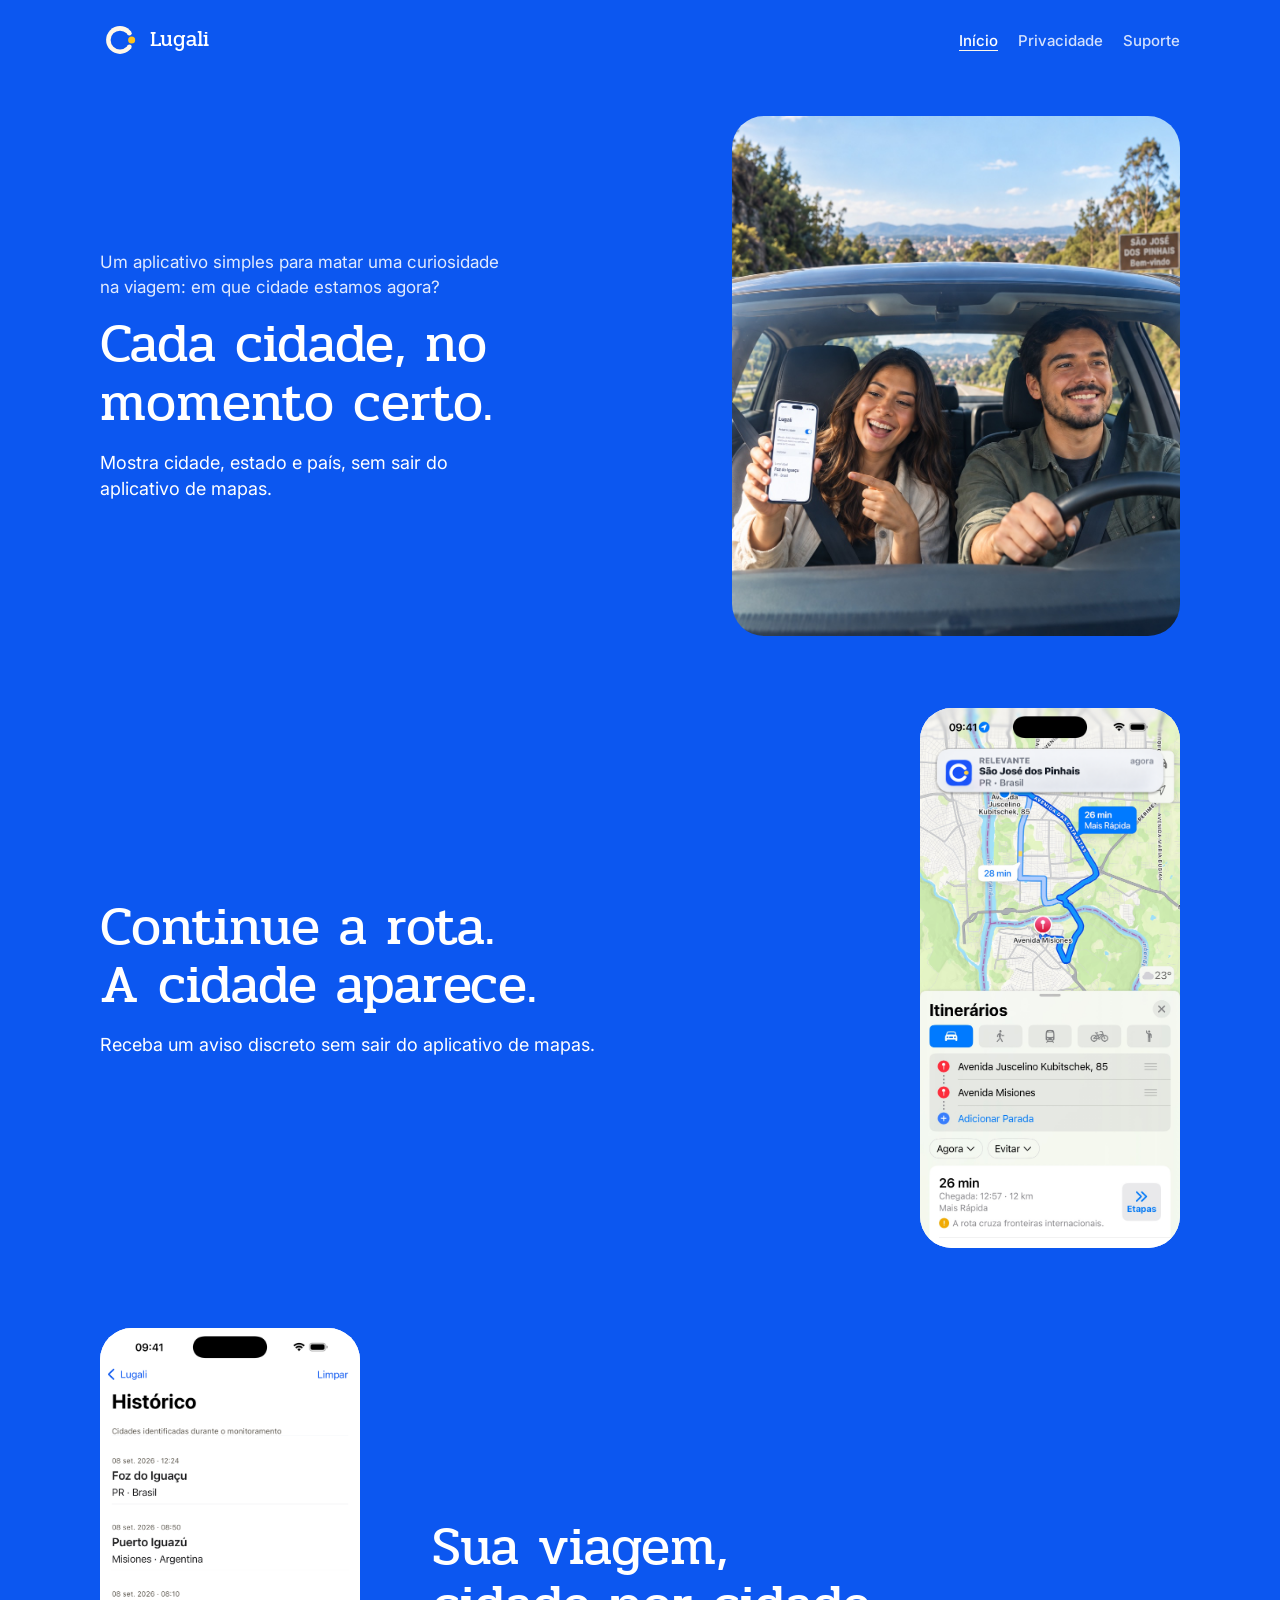
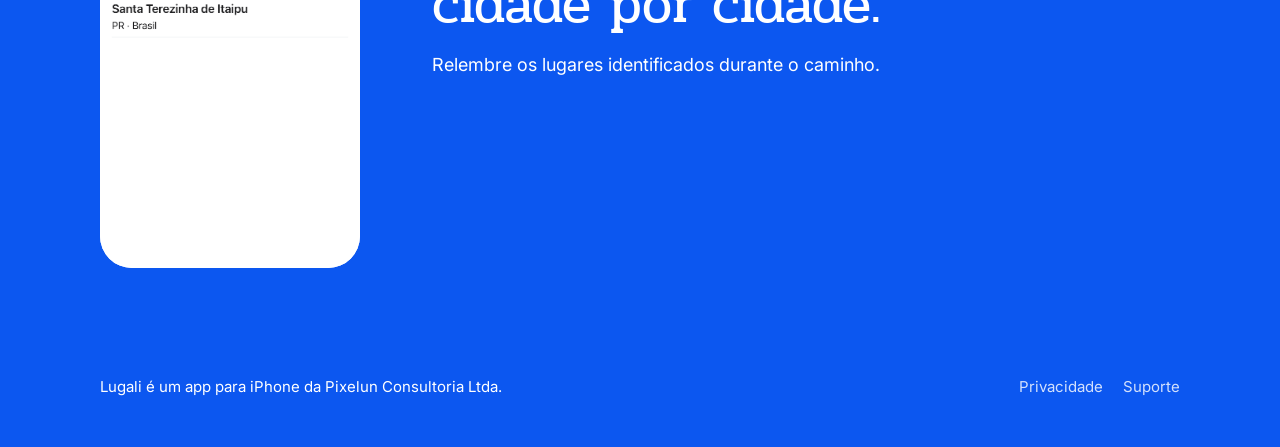
==== site/index.html @ ca4b44b0 "chore: repositório inicial do Lugali com landing pública App iPhone e site estático (início, privaci" ====
<!DOCTYPE html>
<html lang="pt-BR">
<head>
  <meta charset="utf-8">
  <meta name="viewport" content="width=device-width, initial-scale=1">
  <title>Lugali — cada cidade, no momento certo</title>
  <meta name="description" content="Um aplicativo simples para matar uma curiosidade na viagem: em que cidade estamos agora? Cidade, estado e país, sem sair do mapa.">
  <meta name="theme-color" content="#0C57F0">
  <link rel="icon" type="image/png" sizes="32x32" href="assets/favicon-32.png">
  <link rel="apple-touch-icon" href="assets/apple-touch-icon.png">
  <link rel="preconnect" href="https://fonts.googleapis.com">
  <link rel="preconnect" href="https://fonts.gstatic.com" crossorigin>
  <link href="https://fonts.googleapis.com/css2?family=Inter:wght@400;500;600&family=Pridi:wght@400&display=swap" rel="stylesheet">
  <link rel="stylesheet" href="assets/styles.css">
</head>
<body>
  <a class="skip" href="#conteudo">Ir ao conteúdo</a>
  <header class="mast">
    <div class="shell mast-bar">
      <a class="brand" href="index.html">
        <img src="assets/mark.svg" width="40" height="40" alt="">
        <span>Lugali</span>
      </a>
      <nav class="nav" aria-label="Principal">
        <a href="index.html" aria-current="page">Início</a>
        <a href="privacidade.html">Privacidade</a>
        <a href="suporte.html">Suporte</a>
      </nav>
    </div>
  </header>

  <main id="conteudo">
    <section class="hero shell" aria-labelledby="hero-title">
      <div class="hero-copy">
        <p class="opener">Um aplicativo simples para matar uma curiosidade na viagem: em que cidade estamos agora?</p>
        <h1 id="hero-title">Cada cidade, no momento certo.</h1>
        <p class="lede">Mostra cidade, estado e país, sem sair do aplicativo de mapas.</p>
      </div>
      <figure class="hero-frame">
        <img src="assets/hero.jpg" width="1024" height="1536" alt="Casal no carro mostra o Lugali aberto em Foz do Iguaçu, com a placa de São José dos Pinhais ao fundo.">
      </figure>
    </section>

    <section class="moment shell" aria-labelledby="maps-title">
      <div class="moment-copy">
        <h2 id="maps-title">Continue a rota. A cidade aparece.</h2>
        <p class="lede">Receba um aviso discreto sem sair do aplicativo de mapas.</p>
      </div>
      <div class="phone">
        <img class="phone-screen" src="assets/maps.jpg" width="1320" height="2868" alt="Mapas com a rota entre Foz do Iguaçu e Puerto Iguazú.">
        <img class="phone-banner" src="assets/banner.png" width="2052" height="464" alt="Aviso do Lugali: São José dos Pinhais, PR, Brasil.">
      </div>
    </section>

    <section class="moment moment-flip shell" aria-labelledby="history-title">
      <div class="moment-copy">
        <h2 id="history-title">Sua viagem, cidade por cidade.</h2>
        <p class="lede">Relembre os lugares identificados durante o caminho.</p>
      </div>
      <div class="phone">
        <img class="phone-screen" src="assets/history.png" width="1320" height="2868" alt="Histórico do Lugali com Foz do Iguaçu, Puerto Iguazú e Santa Terezinha de Itaipu.">
      </div>
    </section>
  </main>

  <footer class="colophon">
    <div class="shell colophon-bar">
      <p>Lugali é um app para iPhone da Pixelun Consultoria Ltda.</p>
      <p class="colophon-links">
        <a href="privacidade.html">Privacidade</a>
        <a href="suporte.html">Suporte</a>
      </p>
    </div>
  </footer>
</body>
</html>
---- site/assets/styles.css ----
:root {
  --cobalt: #0c57f0;
  --cream: #fff7e8;
  --mango: #ffc21c;
  --white: #ffffff;
  --ink: #1c1c1e;
  --muted: #3a3a3c;
  --display: "Pridi", Palatino, "Palatino Linotype", serif;
  --sans: "Inter", system-ui, sans-serif;
  --shell: 1080px;
  --gutter: 24px;
  --phone-w: 260px;
  --phone-h: 540px;
  --phone-r: 32px;
}

*,
*::before,
*::after {
  box-sizing: border-box;
}

html {
  scroll-behavior: smooth;
}

html,
body {
  margin: 0;
  background: var(--cobalt);
  color: var(--white);
  font-family: var(--sans);
  font-synthesis: none;
  -webkit-font-smoothing: antialiased;
}

img {
  max-width: 100%;
  height: auto;
  display: block;
}

a {
  color: inherit;
}

.skip {
  position: absolute;
  left: 12px;
  top: -40px;
  z-index: 20;
  background: var(--white);
  color: var(--ink);
  padding: 8px 12px;
  font-size: 14px;
}

.skip:focus {
  top: 12px;
}

.shell {
  width: 100%;
  max-width: calc(var(--shell) + var(--gutter) * 2);
  margin-inline: auto;
  padding-inline: var(--gutter);
  overflow-x: hidden;
}

.mast-bar,
.colophon-bar {
  display: flex;
  flex-wrap: wrap;
  align-items: center;
  justify-content: space-between;
  gap: 12px 24px;
}

.mast-bar {
  padding-top: 20px;
  padding-bottom: 8px;
}

.brand {
  display: flex;
  align-items: center;
  gap: 10px;
  text-decoration: none;
  font-family: var(--display);
  font-size: 1.35rem;
  line-height: 1;
}

.brand img {
  width: 40px;
  height: 40px;
}

.nav {
  display: flex;
  flex-wrap: wrap;
  gap: 8px 20px;
  font-size: 0.9375rem;
  font-weight: 500;
}

.nav a {
  text-decoration: none;
  color: rgb(255 255 255 / 0.82);
}

.nav a:hover,
.nav a[aria-current="page"] {
  color: var(--white);
}

.nav a[aria-current="page"] {
  box-shadow: 0 1px 0 var(--cream);
}

.hero-copy,
.moment-copy {
  min-width: 0;
}

.hero {
  display: grid;
  grid-template-columns: minmax(0, 26rem) minmax(0, 28rem);
  justify-content: space-between;
  align-items: center;
  gap: 40px 56px;
  padding-top: 48px;
  padding-bottom: 72px;
}

.opener {
  margin: 0 0 16px;
  max-width: min(28em, 100%);
  font-size: 1.0625rem;
  line-height: 1.45;
  color: rgb(255 255 255 / 0.88);
  overflow-wrap: break-word;
  text-wrap: pretty;
}

.hero h1,
.moment h2 {
  margin: 0;
  font-family: var(--display);
  font-weight: 400;
  font-size: clamp(2.35rem, 4.2vw, 4rem);
  line-height: 1.08;
  text-wrap: balance;
  overflow-wrap: break-word;
}

.lede {
  margin: 18px 0 0;
  max-width: min(28em, 100%);
  font-size: 1.125rem;
  line-height: 1.45;
  font-weight: 400;
  overflow-wrap: break-word;
  text-wrap: pretty;
}

.hero-frame {
  margin: 0;
  width: 100%;
  height: min(520px, 62vh);
  overflow: hidden;
  border-radius: 32px;
}

.hero-frame img {
  width: 100%;
  height: 100%;
  object-fit: cover;
  object-position: center 58%;
}

.moment {
  display: grid;
  grid-template-columns: minmax(0, 1fr) var(--phone-w);
  gap: 40px 72px;
  align-items: center;
  padding-bottom: 80px;
}

.moment-flip {
  grid-template-columns: var(--phone-w) minmax(0, 1fr);
}

.moment-flip .phone {
  grid-column: 1;
  grid-row: 1;
}

.moment-flip .moment-copy {
  grid-column: 2;
  grid-row: 1;
}

.phone {
  position: relative;
  width: var(--phone-w);
  height: var(--phone-h);
  border-radius: var(--phone-r);
  overflow: hidden;
  background: var(--white);
  justify-self: center;
}

.phone-screen {
  width: 100%;
  height: 100%;
  object-fit: cover;
  object-position: top center;
}

.phone-banner {
  position: absolute;
  top: 7%;
  left: 50%;
  width: 90%;
  transform: translateX(-50%);
  pointer-events: none;
}

.colophon {
  padding: 28px 0 48px;
  font-size: 0.9375rem;
  line-height: 1.5;
}

.colophon p {
  margin: 0;
}

.colophon a {
  text-decoration: none;
  color: rgb(255 255 255 / 0.82);
}

.colophon a:hover {
  color: var(--white);
}

.colophon-links {
  display: flex;
  gap: 20px;
}

.intro {
  padding: 36px 0 48px;
}

.intro h1 {
  margin: 0;
  font-family: var(--display);
  font-weight: 400;
  font-size: clamp(2.25rem, 5vw, 3.25rem);
  line-height: 1.1;
  max-width: 16ch;
}

.intro .lede {
  max-width: 32em;
  color: var(--white);
}

.paper {
  background: var(--white);
  color: var(--ink);
}

.paper-body {
  padding: 56px var(--gutter) 96px;
}

.paper-body .shell {
  max-width: calc(var(--shell) + var(--gutter) * 2);
}

.paper-body .shell > * {
  max-width: 40rem;
}

.paper-body h2 {
  margin: 2.2em 0 0.55em;
  font-family: var(--display);
  font-weight: 400;
  font-size: 1.7rem;
  line-height: 1.2;
}

.paper-body h2:first-child {
  margin-top: 0;
}

.paper-body p,
.paper-body li,
.faq dd {
  font-size: 1.05rem;
  line-height: 1.65;
  color: var(--muted);
  overflow-wrap: break-word;
}

.paper-body p {
  margin: 0 0 1em;
}

.paper-body ul {
  margin: 0 0 1.2em;
  padding-left: 1.2em;
}

.paper-body strong {
  color: var(--ink);
  font-weight: 600;
}

.paper-body a {
  color: var(--cobalt);
}

.updated {
  margin-top: 2.5em;
  font-size: 0.95rem;
  color: #6e6e73;
}

.faq dt {
  margin-top: 1.5em;
  font-weight: 600;
  color: var(--ink);
}

.faq dd {
  margin: 0.4em 0 0;
}

.contact-block {
  margin-top: 1em;
}

@media (max-width: 800px) {
  .mast-bar {
    flex-direction: column;
    align-items: flex-start;
    gap: 14px;
  }

  .hero,
  .moment,
  .moment-flip {
    grid-template-columns: 1fr;
  }

  .moment-flip .phone,
  .moment-flip .moment-copy {
    grid-column: auto;
    grid-row: auto;
  }

  .hero {
    padding-top: 28px;
    padding-bottom: 48px;
    gap: 28px;
  }

  .hero-frame {
    height: 380px;
  }

  .hero h1,
  .moment h2 {
    font-size: clamp(2.1rem, 8.5vw, 2.75rem);
  }

  .opener,
  .lede {
    font-size: 1rem;
    max-width: 20rem;
  }

  .moment {
    padding-bottom: 56px;
    gap: 28px;
  }

  .phone {
    width: min(var(--phone-w), 100%);
  }
}

@media (prefers-reduced-motion: reduce) {
  html {
    scroll-behavior: auto;
  }
}

:focus-visible {
  outline: 2px solid var(--cream);
  outline-offset: 3px;
}

.paper :focus-visible {
  outline-color: var(--cobalt);
}
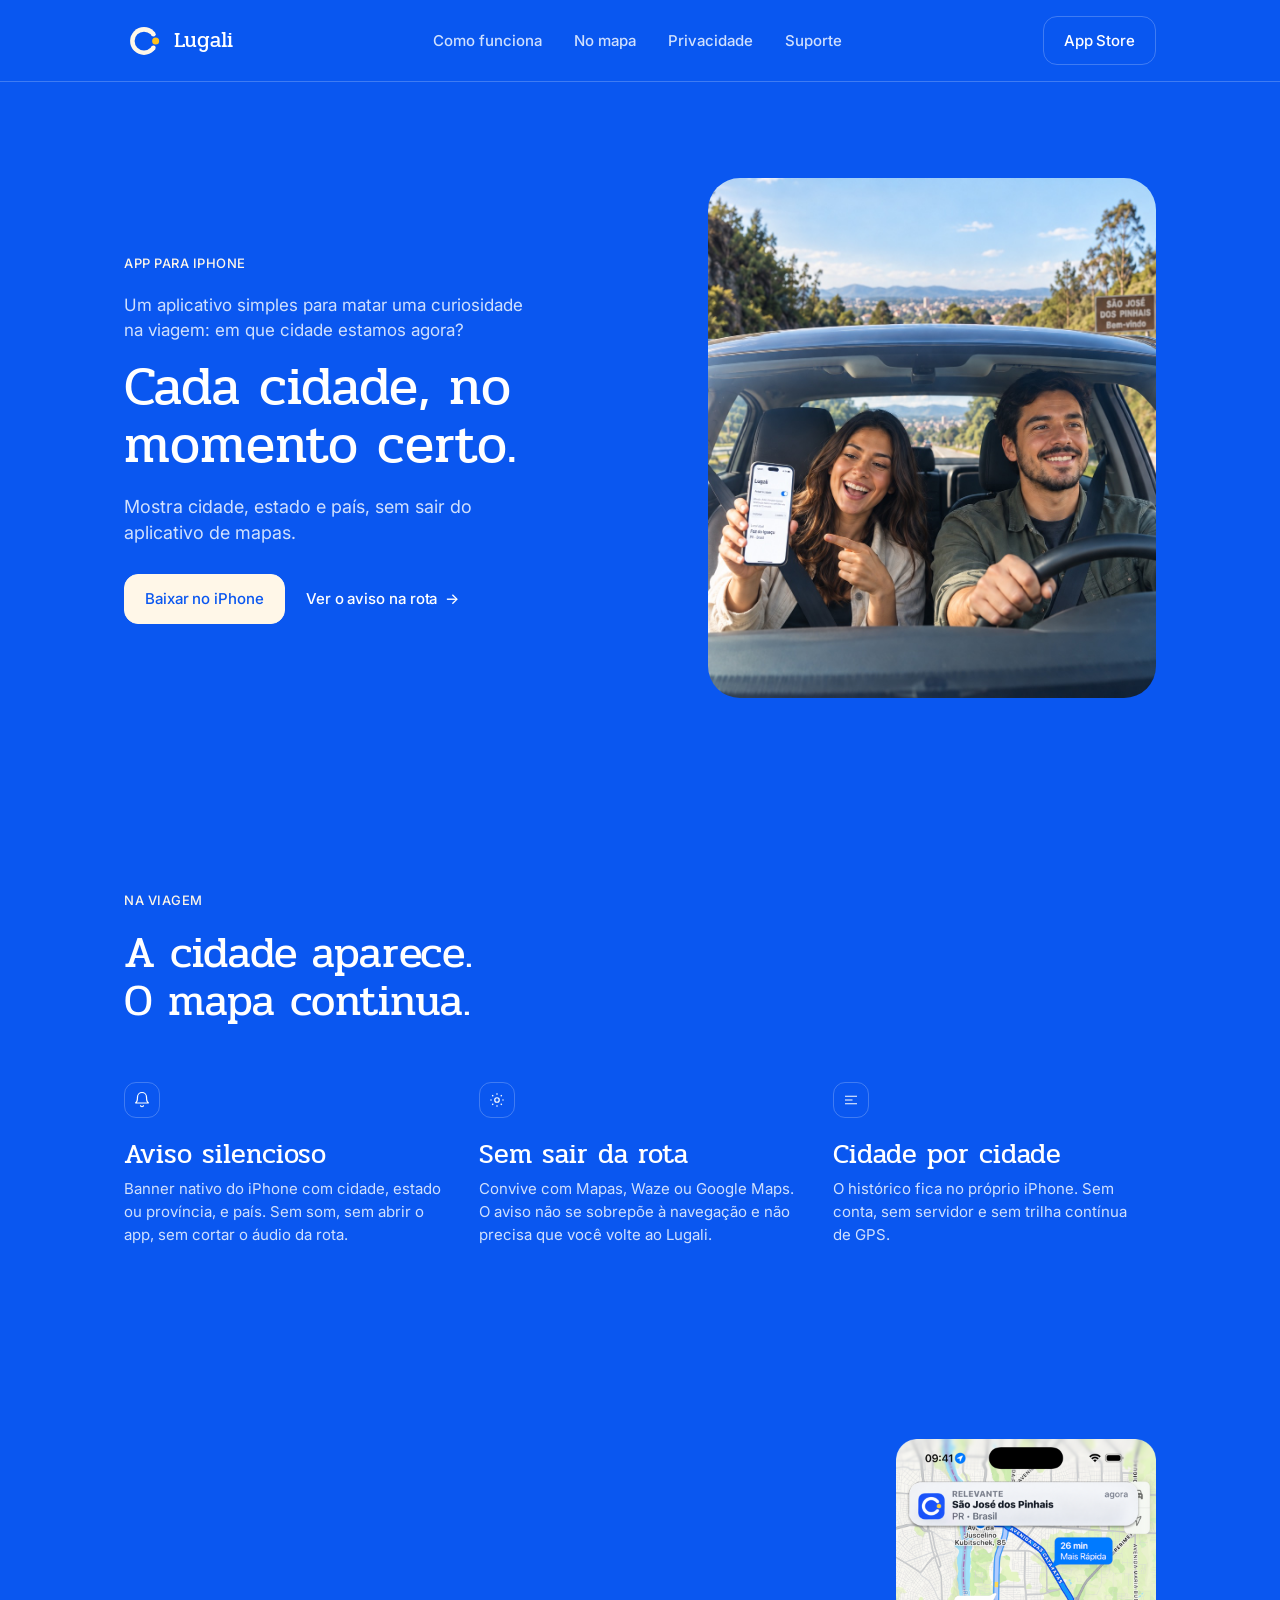
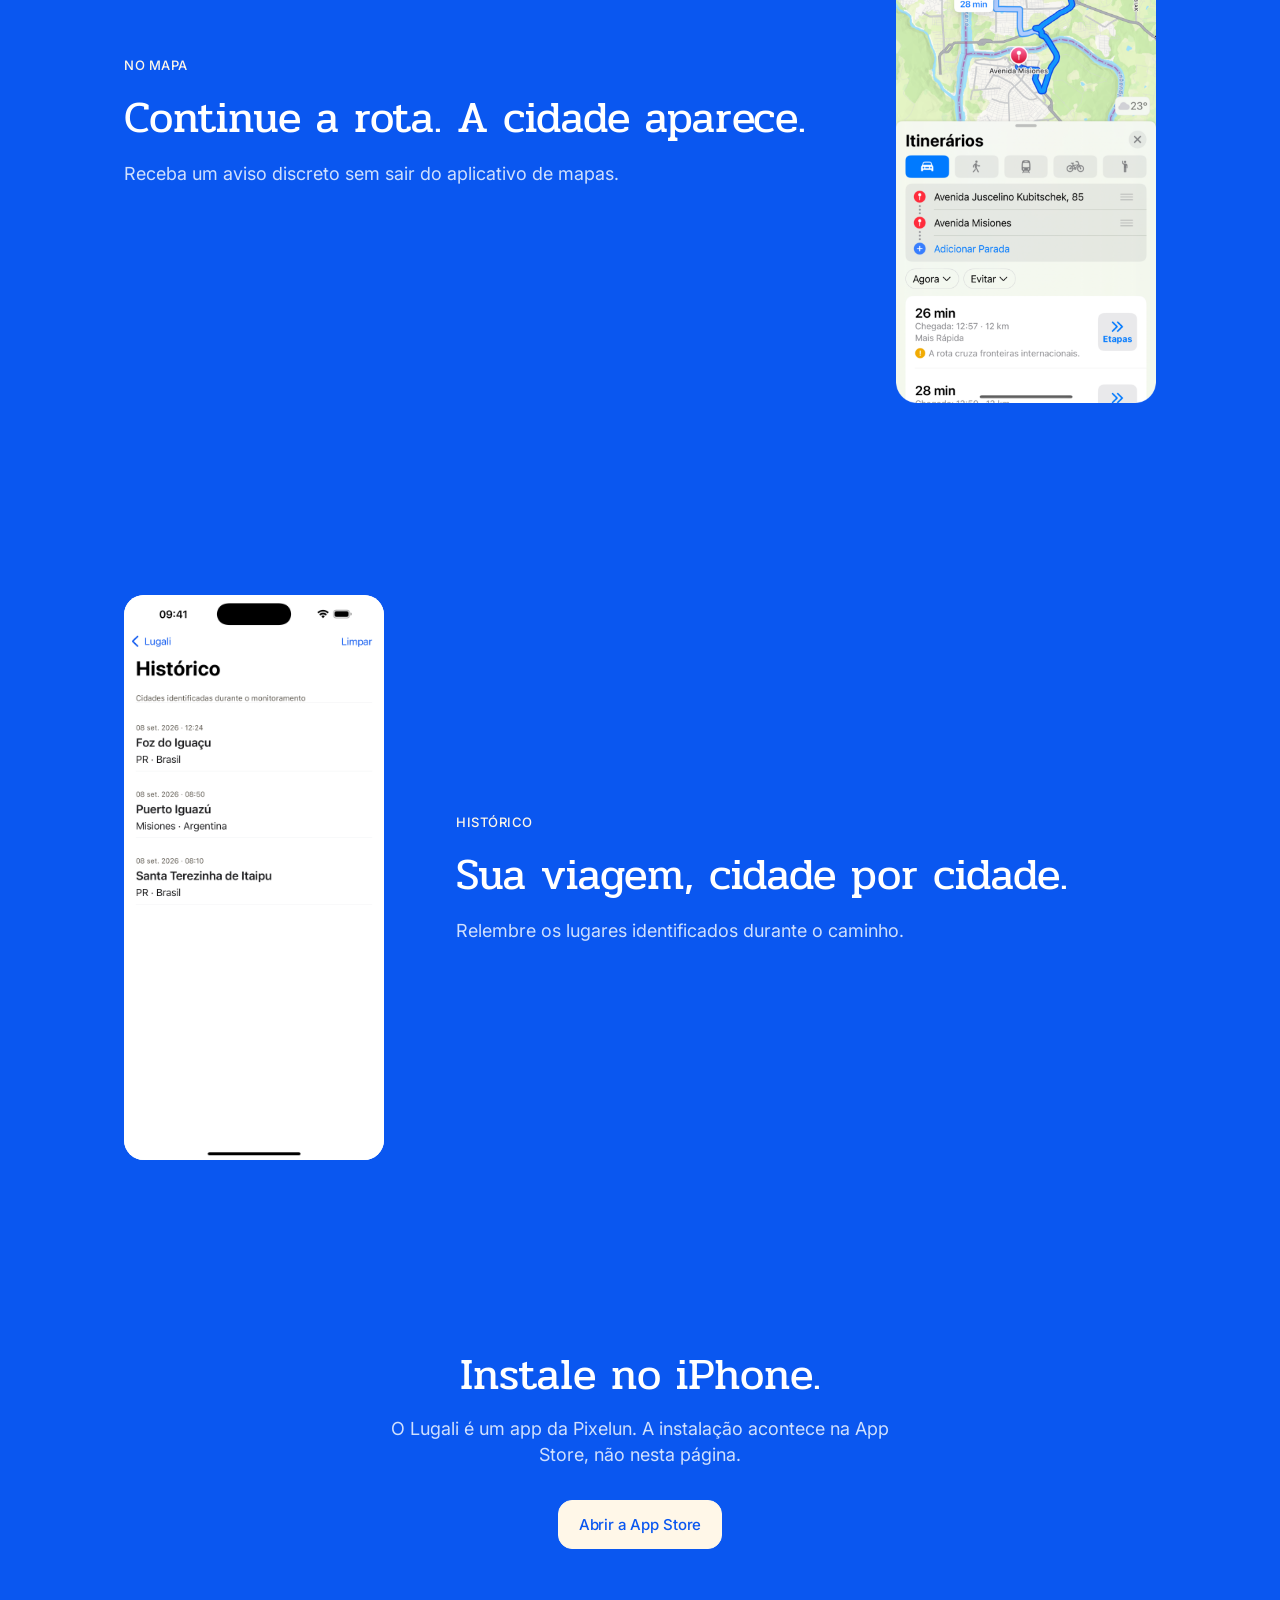
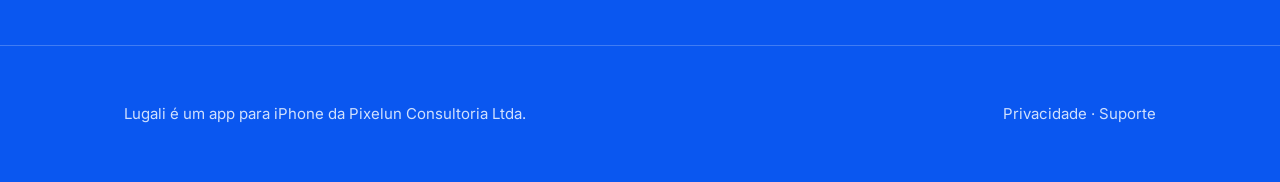
==== commit 840ff150: "feat: alinhar landing ao HTML de referência e unificar o aviso na rota A seção Continue a rota passa" ====
--- a/site/index.html
+++ b/site/index.html
@@ -15,61 +15,116 @@
 </head>
 <body>
   <a class="skip" href="#conteudo">Ir ao conteúdo</a>
-  <header class="mast">
-    <div class="shell mast-bar">
-      <a class="brand" href="index.html">
+  <header class="topnav" id="topo">
+    <div class="container topnav-inner">
+      <a class="logo" href="index.html">
         <img src="assets/mark.svg" width="40" height="40" alt="">
-        <span>Lugali</span>
+        Lugali
       </a>
-      <nav class="nav" aria-label="Principal">
-        <a href="index.html" aria-current="page">Início</a>
+      <nav aria-label="Principal">
+        <a href="#recursos">Como funciona</a>
+        <a href="#no-mapa">No mapa</a>
         <a href="privacidade.html">Privacidade</a>
         <a href="suporte.html">Suporte</a>
       </nav>
+      <a class="btn btn-secondary" href="#baixar">App Store</a>
     </div>
   </header>
 
   <main id="conteudo">
-    <section class="hero shell" aria-labelledby="hero-title">
-      <div class="hero-copy">
-        <p class="opener">Um aplicativo simples para matar uma curiosidade na viagem: em que cidade estamos agora?</p>
-        <h1 id="hero-title">Cada cidade, no momento certo.</h1>
-        <p class="lede">Mostra cidade, estado e país, sem sair do aplicativo de mapas.</p>
-      </div>
-      <figure class="hero-frame">
-        <img src="assets/hero.jpg" width="1024" height="1536" alt="Casal no carro mostra o Lugali aberto em Foz do Iguaçu, com a placa de São José dos Pinhais ao fundo.">
-      </figure>
-    </section>
-
-    <section class="moment shell" aria-labelledby="maps-title">
-      <div class="moment-copy">
-        <h2 id="maps-title">Continue a rota. A cidade aparece.</h2>
-        <p class="lede">Receba um aviso discreto sem sair do aplicativo de mapas.</p>
-      </div>
-      <div class="phone">
-        <img class="phone-screen" src="assets/maps.jpg" width="1320" height="2868" alt="Mapas com a rota entre Foz do Iguaçu e Puerto Iguazú.">
-        <img class="phone-banner" src="assets/banner.png" width="2052" height="464" alt="Aviso do Lugali: São José dos Pinhais, PR, Brasil.">
+    <section class="section">
+      <div class="container hero-split">
+        <div class="hero-copy">
+          <p class="eyebrow">App para iPhone</p>
+          <p class="opener">Um aplicativo simples para matar uma curiosidade na viagem: em que cidade estamos agora?</p>
+          <h1>Cada cidade, no momento certo.</h1>
+          <p class="lead" style="margin-top: 20px;">Mostra cidade, estado e país, sem sair do aplicativo de mapas.</p>
+          <div class="hero-cta">
+            <a class="btn btn-primary" href="#baixar">Baixar no iPhone</a>
+            <a class="btn btn-ghost btn-arrow" href="#no-mapa">Ver o aviso na rota</a>
+          </div>
+        </div>
+        <figure class="hero-photo">
+          <img src="assets/hero.jpg" width="1024" height="1536" alt="Casal no carro mostra o Lugali aberto em Foz do Iguaçu, com a placa de São José dos Pinhais ao fundo.">
+        </figure>
       </div>
     </section>
 
-    <section class="moment moment-flip shell" aria-labelledby="history-title">
-      <div class="moment-copy">
-        <h2 id="history-title">Sua viagem, cidade por cidade.</h2>
-        <p class="lede">Relembre os lugares identificados durante o caminho.</p>
+    <section class="section" id="recursos">
+      <div class="container" style="display: flex; flex-direction: column; gap: 56px;">
+        <div class="features-intro">
+          <p class="eyebrow">Na viagem</p>
+          <h2>A cidade aparece. O mapa continua.</h2>
+        </div>
+        <div class="grid-3">
+          <div class="feature">
+            <div class="feature-mark">
+              <svg viewBox="0 0 24 24" fill="none" stroke="currentColor" stroke-width="1.6" aria-hidden="true"><path d="M6 8a6 6 0 0 1 12 0c0 7 3 8 3 8H3s3-1 3-8"/><path d="M10 19a2 2 0 0 0 4 0"/></svg>
+            </div>
+            <h3>Aviso silencioso</h3>
+            <p>Banner nativo do iPhone com cidade, estado ou província, e país. Sem som, sem abrir o app, sem cortar o áudio da rota.</p>
+          </div>
+          <div class="feature">
+            <div class="feature-mark">
+              <svg viewBox="0 0 24 24" fill="none" stroke="currentColor" stroke-width="1.6" aria-hidden="true"><circle cx="12" cy="12" r="3"/><path d="M12 3v2M12 19v2M3 12h2M19 12h2M5.6 5.6l1.4 1.4M17 17l1.4 1.4M18.4 5.6 17 7M7 17l-1.4 1.4"/></svg>
+            </div>
+            <h3>Sem sair da rota</h3>
+            <p>Convive com Mapas, Waze ou Google Maps. O aviso não se sobrepõe à navegação e não precisa que você volte ao Lugali.</p>
+          </div>
+          <div class="feature">
+            <div class="feature-mark">
+              <svg viewBox="0 0 24 24" fill="none" stroke="currentColor" stroke-width="1.6" aria-hidden="true"><path d="M4 7h16M4 12h10M4 17h16"/></svg>
+            </div>
+            <h3>Cidade por cidade</h3>
+            <p>O histórico fica no próprio iPhone. Sem conta, sem servidor e sem trilha contínua de GPS.</p>
+          </div>
+        </div>
       </div>
-      <div class="phone">
-        <img class="phone-screen" src="assets/history.png" width="1320" height="2868" alt="Histórico do Lugali com Foz do Iguaçu, Puerto Iguazú e Santa Terezinha de Itaipu.">
+    </section>
+
+    <section class="section" id="no-mapa">
+      <div class="container moment-split">
+        <div class="moment-copy">
+          <p class="eyebrow">No mapa</p>
+          <h2>Continue a rota. A cidade aparece.</h2>
+          <p class="lead" style="margin-top: 18px;">Receba um aviso discreto sem sair do aplicativo de mapas.</p>
+        </div>
+        <div class="phone-shot">
+          <img src="assets/rota.png" width="780" height="1694" alt="Aviso do Lugali sobre o mapa: São José dos Pinhais, PR, Brasil.">
+        </div>
+      </div>
+    </section>
+
+    <section class="section" id="historico">
+      <div class="container moment-split flip">
+        <div class="moment-copy">
+          <p class="eyebrow">Histórico</p>
+          <h2>Sua viagem, cidade por cidade.</h2>
+          <p class="lead" style="margin-top: 18px;">Relembre os lugares identificados durante o caminho.</p>
+        </div>
+        <div class="phone">
+          <img class="phone-screen" src="assets/history.png" width="1320" height="2868" alt="Histórico do Lugali com Foz do Iguaçu, Puerto Iguazú e Santa Terezinha de Itaipu.">
+        </div>
+      </div>
+    </section>
+
+    <section class="section cta-strip" id="baixar">
+      <div class="container" style="max-width: 600px;">
+        <h2>Instale no iPhone.</h2>
+        <p class="lead">O Lugali é um app da Pixelun. A instalação acontece na App Store, não nesta página.</p>
+        <a class="btn btn-primary" href="https://www.apple.com/br/app-store/" target="_blank" rel="noopener noreferrer">Abrir a App Store</a>
       </div>
     </section>
   </main>
 
-  <footer class="colophon">
-    <div class="shell colophon-bar">
-      <p>Lugali é um app para iPhone da Pixelun Consultoria Ltda.</p>
-      <p class="colophon-links">
+  <footer class="pagefoot">
+    <div class="container pagefoot-inner">
+      <span>Lugali é um app para iPhone da Pixelun Consultoria Ltda.</span>
+      <span>
         <a href="privacidade.html">Privacidade</a>
+        ·
         <a href="suporte.html">Suporte</a>
-      </p>
+      </span>
     </div>
   </footer>
 </body>
--- a/site/assets/styles.css
+++ b/site/assets/styles.css
@@ -1,17 +1,37 @@
 :root {
+  --bg: oklch(52.35% 0.2388 262.4);
+  --surface: oklch(100% 0 0);
+  --fg: oklch(100% 0 0);
+  --muted: oklch(90.4% 0.043 262.4);
+  --border: oklch(100% 0 0 / 0.22);
+  --accent: oklch(97.83% 0.0215 83.3);
+  --mango: oklch(84.65% 0.1689 84.8);
+  --ink: #1c1c1e;
+  --paper-muted: #3a3a3c;
   --cobalt: #0c57f0;
-  --cream: #fff7e8;
-  --mango: #ffc21c;
-  --white: #ffffff;
-  --ink: #1c1c1e;
-  --muted: #3a3a3c;
-  --display: "Pridi", Palatino, "Palatino Linotype", serif;
-  --sans: "Inter", system-ui, sans-serif;
-  --shell: 1080px;
+
+  --font-display: "Pridi", Palatino, "Palatino Linotype", "Iowan Old Style", Georgia, serif;
+  --font-body: Inter, -apple-system, BlinkMacSystemFont, "Segoe UI", system-ui, sans-serif;
+
+  --accent-soft: color-mix(in oklch, var(--accent) 14%, transparent);
+  --fg-soft: color-mix(in oklch, var(--fg) 10%, transparent);
+
+  --fs-h1: clamp(2.35rem, 4.2vw, 4rem);
+  --fs-h2: clamp(2.1rem, 3.4vw, 3.25rem);
+  --fs-h3: 1.7rem;
+  --fs-lead: 1.125rem;
+
+  --gap-sm: 12px;
+  --gap-md: 20px;
+  --gap-lg: 32px;
+  --gap-xl: 56px;
+  --gap-2xl: 96px;
+  --container: 1080px;
   --gutter: 24px;
+
+  --radius: 14px;
+  --radius-photo: 32px;
   --phone-w: 260px;
-  --phone-h: 540px;
-  --phone-r: 32px;
 }
 
 *,
@@ -22,26 +42,41 @@
 
 html {
   scroll-behavior: smooth;
+  scroll-padding-top: 80px;
 }
 
 html,
 body {
   margin: 0;
-  background: var(--cobalt);
-  color: var(--white);
-  font-family: var(--sans);
-  font-synthesis: none;
+  background: var(--bg);
+  color: var(--fg);
+  font-family: var(--font-body);
+  font-size: 16px;
+  line-height: 1.55;
+  text-rendering: optimizeLegibility;
   -webkit-font-smoothing: antialiased;
 }
 
-img {
+img,
+svg {
+  display: block;
   max-width: 100%;
-  height: auto;
-  display: block;
 }
 
 a {
   color: inherit;
+  text-decoration: none;
+}
+
+p {
+  text-wrap: pretty;
+}
+
+h1,
+h2,
+h3 {
+  text-wrap: balance;
+  font-weight: 400;
 }
 
 .skip {
@@ -49,8 +84,8 @@
   left: 12px;
   top: -40px;
   z-index: 20;
-  background: var(--white);
-  color: var(--ink);
+  background: var(--surface);
+  color: var(--bg);
   padding: 8px 12px;
   font-size: 14px;
 }
@@ -59,78 +94,191 @@
   top: 12px;
 }
 
-.shell {
-  width: 100%;
-  max-width: calc(var(--shell) + var(--gutter) * 2);
+.container {
+  max-width: var(--container);
   margin-inline: auto;
   padding-inline: var(--gutter);
-  overflow-x: hidden;
-}
-
-.mast-bar,
-.colophon-bar {
+}
+
+.section {
+  padding-block: clamp(48px, 8vw, var(--gap-2xl));
+}
+
+h1,
+.h1 {
+  font-family: var(--font-display);
+  font-size: var(--fs-h1);
+  line-height: 1.08;
+  margin: 0;
+}
+
+h2,
+.h2 {
+  font-family: var(--font-display);
+  font-size: var(--fs-h2);
+  line-height: 1.1;
+  margin: 0;
+}
+
+h3 {
+  font-family: var(--font-display);
+  font-size: var(--fs-h3);
+  line-height: 1.2;
+  margin: 0;
+}
+
+.lead {
+  font-size: var(--fs-lead);
+  line-height: 1.45;
+  color: var(--muted);
+  max-width: 60ch;
+  margin: 0;
+}
+
+.eyebrow {
+  font-size: 13px;
+  font-weight: 500;
+  letter-spacing: 0.04em;
+  text-transform: uppercase;
+  color: var(--accent);
+  margin: 0 0 var(--gap-md);
+}
+
+.topnav {
+  position: sticky;
+  top: 0;
+  z-index: 10;
+  background: color-mix(in oklch, var(--bg) 92%, transparent);
+  backdrop-filter: blur(12px);
+  border-bottom: 1px solid var(--border);
+}
+
+.topnav-inner {
+  display: flex;
+  align-items: center;
+  justify-content: space-between;
+  padding-block: 16px;
+  gap: var(--gap-md);
+}
+
+.logo {
+  display: inline-flex;
+  align-items: center;
+  gap: 10px;
+  font-family: var(--font-display);
+  font-size: 1.35rem;
+  line-height: 1;
+}
+
+.logo img,
+.logo svg {
+  width: 40px;
+  height: 40px;
+  flex: 0 0 auto;
+}
+
+.topnav nav {
   display: flex;
   flex-wrap: wrap;
-  align-items: center;
-  justify-content: space-between;
-  gap: 12px 24px;
-}
-
-.mast-bar {
-  padding-top: 20px;
-  padding-bottom: 8px;
-}
-
-.brand {
-  display: flex;
-  align-items: center;
-  gap: 10px;
-  text-decoration: none;
-  font-family: var(--display);
-  font-size: 1.35rem;
-  line-height: 1;
-}
-
-.brand img {
-  width: 40px;
-  height: 40px;
-}
-
-.nav {
+  gap: var(--gap-lg);
+  row-gap: 4px;
+}
+
+.topnav nav a {
+  font-size: 15px;
+  font-weight: 500;
+  color: var(--muted);
+  min-height: 44px;
+  display: inline-flex;
+  align-items: center;
+}
+
+.topnav nav a:hover,
+.topnav nav a[aria-current="page"] {
+  color: var(--fg);
+}
+
+.pagefoot {
+  padding-block: var(--gap-xl);
+  color: var(--muted);
+  font-size: 15px;
+  border-top: 1px solid var(--border);
+}
+
+.pagefoot-inner {
   display: flex;
   flex-wrap: wrap;
-  gap: 8px 20px;
-  font-size: 0.9375rem;
+  align-items: center;
+  justify-content: space-between;
+  gap: var(--gap-md);
+}
+
+.pagefoot a:hover {
+  color: var(--fg);
+}
+
+.btn {
+  display: inline-flex;
+  align-items: center;
+  justify-content: center;
+  gap: 8px;
+  padding: 12px 20px;
+  min-height: 44px;
+  border-radius: var(--radius);
+  border: 1px solid transparent;
+  font-size: 15px;
   font-weight: 500;
-}
-
-.nav a {
-  text-decoration: none;
-  color: rgb(255 255 255 / 0.82);
-}
-
-.nav a:hover,
-.nav a[aria-current="page"] {
-  color: var(--white);
-}
-
-.nav a[aria-current="page"] {
-  box-shadow: 0 1px 0 var(--cream);
-}
-
-.hero-copy,
-.moment-copy {
-  min-width: 0;
-}
-
-.hero {
+  letter-spacing: -0.005em;
+}
+
+.btn-primary {
+  background: var(--accent);
+  color: var(--bg);
+  border-color: var(--accent);
+}
+
+.btn-primary:hover {
+  background: color-mix(in oklch, var(--accent) 88%, black);
+}
+
+.btn-secondary {
+  background: transparent;
+  color: var(--fg);
+  border-color: var(--border);
+}
+
+.btn-secondary:hover {
+  border-color: var(--fg);
+  background: var(--fg-soft);
+}
+
+.btn-ghost {
+  background: transparent;
+  color: var(--fg);
+  border-color: transparent;
+  padding-inline: 8px;
+}
+
+.btn-ghost:hover {
+  background: var(--fg-soft);
+}
+
+.btn-arrow::after {
+  content: "→";
+}
+
+a:focus-visible,
+.btn:focus-visible {
+  outline: 2px solid var(--accent);
+  outline-offset: 3px;
+}
+
+.hero-split {
   display: grid;
   grid-template-columns: minmax(0, 26rem) minmax(0, 28rem);
   justify-content: space-between;
-  align-items: center;
   gap: 40px 56px;
-  padding-top: 48px;
-  padding-bottom: 72px;
+  align-items: center;
 }
 
 .opener {
@@ -138,117 +286,125 @@
   max-width: min(28em, 100%);
   font-size: 1.0625rem;
   line-height: 1.45;
-  color: rgb(255 255 255 / 0.88);
-  overflow-wrap: break-word;
-  text-wrap: pretty;
-}
-
-.hero h1,
-.moment h2 {
-  margin: 0;
-  font-family: var(--display);
-  font-weight: 400;
-  font-size: clamp(2.35rem, 4.2vw, 4rem);
-  line-height: 1.08;
-  text-wrap: balance;
-  overflow-wrap: break-word;
-}
-
-.lede {
-  margin: 18px 0 0;
-  max-width: min(28em, 100%);
-  font-size: 1.125rem;
-  line-height: 1.45;
-  font-weight: 400;
-  overflow-wrap: break-word;
-  text-wrap: pretty;
-}
-
-.hero-frame {
+  color: var(--muted);
+}
+
+.hero-cta {
+  display: inline-flex;
+  gap: var(--gap-sm);
+  flex-wrap: wrap;
+  align-items: center;
+  margin-top: 28px;
+}
+
+.hero-photo {
   margin: 0;
   width: 100%;
   height: min(520px, 62vh);
   overflow: hidden;
-  border-radius: 32px;
-}
-
-.hero-frame img {
+  border-radius: var(--radius-photo);
+}
+
+.hero-photo img {
   width: 100%;
   height: 100%;
   object-fit: cover;
   object-position: center 58%;
 }
 
-.moment {
+.features-intro {
+  max-width: 36ch;
+}
+
+.grid-3 {
+  display: grid;
+  grid-template-columns: repeat(3, 1fr);
+  gap: var(--gap-lg);
+}
+
+.feature-mark {
+  width: 36px;
+  height: 36px;
+  display: grid;
+  place-items: center;
+  border: 1px solid var(--border);
+  border-radius: 12px;
+  margin-bottom: var(--gap-md);
+}
+
+.feature-mark svg {
+  width: 18px;
+  height: 18px;
+}
+
+.feature h3 {
+  margin-bottom: 6px;
+}
+
+.feature p {
+  margin: 0;
+  color: var(--muted);
+  font-size: 15px;
+}
+
+.moment-split {
   display: grid;
   grid-template-columns: minmax(0, 1fr) var(--phone-w);
   gap: 40px 72px;
   align-items: center;
-  padding-bottom: 80px;
-}
-
-.moment-flip {
+}
+
+.moment-split.flip {
   grid-template-columns: var(--phone-w) minmax(0, 1fr);
 }
 
-.moment-flip .phone {
+.moment-split.flip .phone,
+.moment-split.flip .phone-shot {
   grid-column: 1;
   grid-row: 1;
 }
 
-.moment-flip .moment-copy {
+.moment-split.flip .moment-copy {
   grid-column: 2;
   grid-row: 1;
 }
 
+.moment-copy,
+.hero-copy {
+  min-width: 0;
+}
+
 .phone {
-  position: relative;
   width: var(--phone-w);
-  height: var(--phone-h);
-  border-radius: var(--phone-r);
+  border-radius: 20px;
   overflow: hidden;
-  background: var(--white);
+  background: var(--surface);
   justify-self: center;
 }
 
 .phone-screen {
   width: 100%;
-  height: 100%;
-  object-fit: cover;
+  height: auto;
+  object-fit: contain;
   object-position: top center;
 }
 
-.phone-banner {
-  position: absolute;
-  top: 7%;
-  left: 50%;
-  width: 90%;
-  transform: translateX(-50%);
-  pointer-events: none;
-}
-
-.colophon {
-  padding: 28px 0 48px;
-  font-size: 0.9375rem;
-  line-height: 1.5;
-}
-
-.colophon p {
-  margin: 0;
-}
-
-.colophon a {
-  text-decoration: none;
-  color: rgb(255 255 255 / 0.82);
-}
-
-.colophon a:hover {
-  color: var(--white);
-}
-
-.colophon-links {
-  display: flex;
-  gap: 20px;
+.phone-shot {
+  width: min(280px, 100%);
+  justify-self: center;
+}
+
+.phone-shot img {
+  width: 100%;
+  height: auto;
+}
+
+.cta-strip {
+  text-align: center;
+}
+
+.cta-strip .lead {
+  margin: 16px auto 32px;
 }
 
 .intro {
@@ -256,21 +412,16 @@
 }
 
 .intro h1 {
-  margin: 0;
-  font-family: var(--display);
-  font-weight: 400;
-  font-size: clamp(2.25rem, 5vw, 3.25rem);
-  line-height: 1.1;
   max-width: 16ch;
 }
 
-.intro .lede {
-  max-width: 32em;
-  color: var(--white);
+.intro .lead {
+  margin-top: 18px;
+  color: var(--fg);
 }
 
 .paper {
-  background: var(--white);
+  background: var(--surface);
   color: var(--ink);
 }
 
@@ -278,20 +429,12 @@
   padding: 56px var(--gutter) 96px;
 }
 
-.paper-body .shell {
-  max-width: calc(var(--shell) + var(--gutter) * 2);
-}
-
-.paper-body .shell > * {
+.paper-body .container > * {
   max-width: 40rem;
 }
 
 .paper-body h2 {
   margin: 2.2em 0 0.55em;
-  font-family: var(--display);
-  font-weight: 400;
-  font-size: 1.7rem;
-  line-height: 1.2;
 }
 
 .paper-body h2:first-child {
@@ -303,7 +446,7 @@
 .faq dd {
   font-size: 1.05rem;
   line-height: 1.65;
-  color: var(--muted);
+  color: var(--paper-muted);
   overflow-wrap: break-word;
 }
 
@@ -323,6 +466,7 @@
 
 .paper-body a {
   color: var(--cobalt);
+  text-decoration: underline;
 }
 
 .updated {
@@ -345,53 +489,51 @@
   margin-top: 1em;
 }
 
-@media (max-width: 800px) {
-  .mast-bar {
-    flex-direction: column;
-    align-items: flex-start;
-    gap: 14px;
-  }
-
-  .hero,
-  .moment,
-  .moment-flip {
+.paper :focus-visible {
+  outline-color: var(--cobalt);
+}
+
+@media (max-width: 920px) {
+  .hero-split,
+  .moment-split,
+  .moment-split.flip,
+  .grid-3 {
     grid-template-columns: 1fr;
   }
 
-  .moment-flip .phone,
-  .moment-flip .moment-copy {
+  .moment-split.flip .phone,
+  .moment-split.flip .phone-shot,
+  .moment-split.flip .moment-copy {
     grid-column: auto;
     grid-row: auto;
   }
 
-  .hero {
-    padding-top: 28px;
-    padding-bottom: 48px;
-    gap: 28px;
-  }
-
-  .hero-frame {
+  .topnav-inner {
+    flex-wrap: wrap;
+  }
+
+  .topnav .btn {
+    display: none;
+  }
+
+  .topnav nav {
+    width: 100%;
+    order: 3;
+    gap: 8px 16px;
+  }
+
+  .hero-photo {
     height: 380px;
   }
 
-  .hero h1,
-  .moment h2 {
-    font-size: clamp(2.1rem, 8.5vw, 2.75rem);
+  .phone,
+  .phone-shot {
+    width: min(var(--phone-w), 100%);
   }
 
   .opener,
-  .lede {
-    font-size: 1rem;
+  .lead {
     max-width: 20rem;
-  }
-
-  .moment {
-    padding-bottom: 56px;
-    gap: 28px;
-  }
-
-  .phone {
-    width: min(var(--phone-w), 100%);
   }
 }
 
@@ -400,12 +542,3 @@
     scroll-behavior: auto;
   }
 }
-
-:focus-visible {
-  outline: 2px solid var(--cream);
-  outline-offset: 3px;
-}
-
-.paper :focus-visible {
-  outline-color: var(--cobalt);
-}
